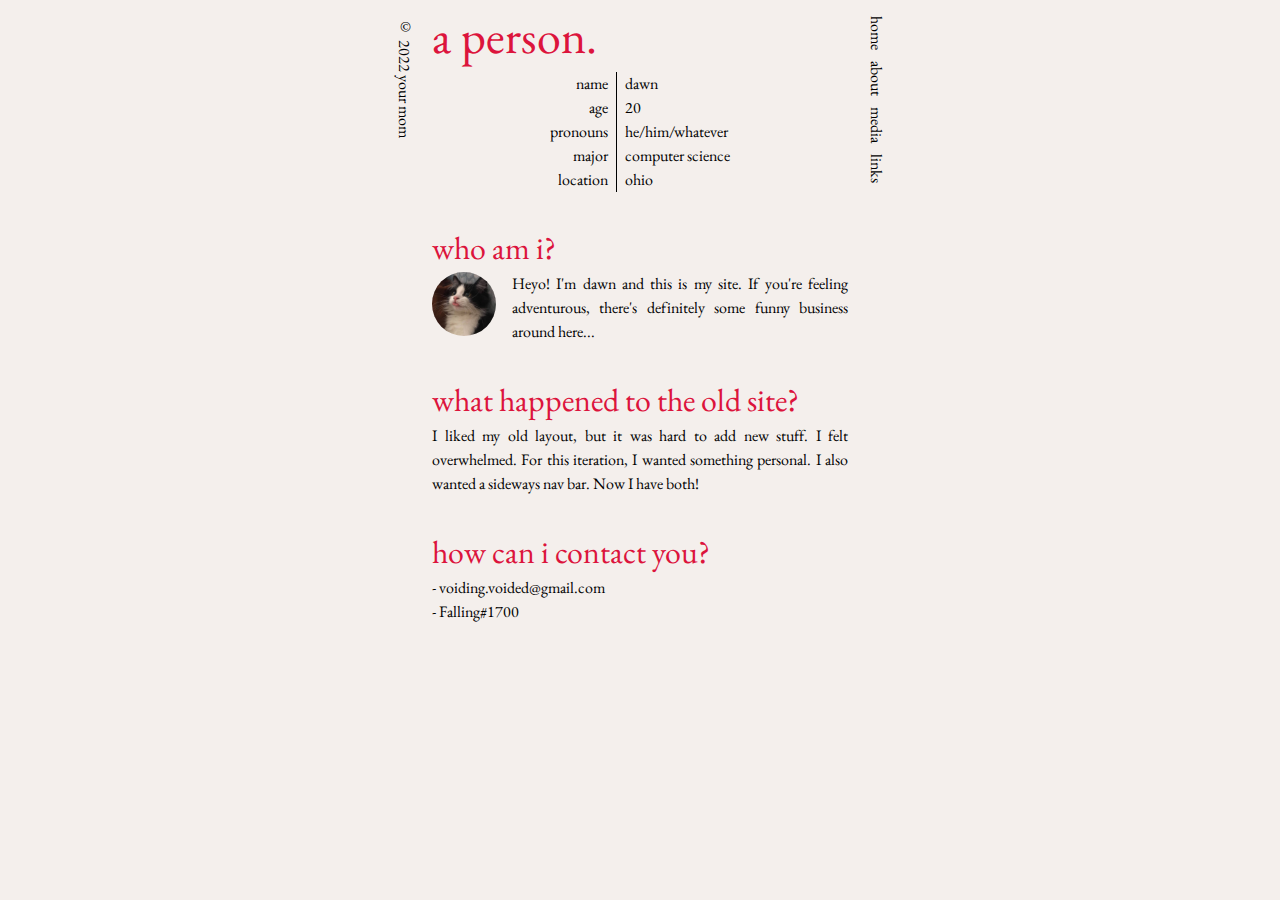
==== about.html @ c4c3c5b7 "initial commit" ====
<!DOCTYPE html>
<html lang="en">
    <head>
        <meta charset="UTF-8">
        <meta http-equiv="X-UA-Compatible" content="IE=edge">
        <meta name="viewport" content="width=device-width, initial-scale=1.0">
        
        <title>about</title>
        
        <link rel="stylesheet" type="text/css" href="reset.css">
        <link rel="stylesheet" type="text/css" href="theme.css">
    </head>
    <body>
        <header>
            <nav>
                <ul>
                    <li><a href='index.html'>home</a></li>
                    <li><a href='about.html'>about</a></li>
                    <li><a href='media.html'>media</a></li>
                    <li><a href='links.html'>links</a></li>
                </ul>
            </nav>
        </header>

        <main>
            <h1>a person.</h1>

            <style>
                table {
                    /* border: 1px solid black; */
                    margin: 0 auto;
                }
                table td {
                    /* border: 1px solid black; */
                    padding: 0 1ch;
                }
                table td {
                    border-left: 1px solid black;
                    text-align: left;
                }
                table td:first-child {
                    border-left: none;
                    text-align: right;
                }
            </style>
            <table>
                <tr>
                    <td>name</td>
                    <td>dawn</td>
                </tr>
                <tr>
                    <td>age</td>
                    <td>20</td>
                </tr>
                <tr>
                    <td>pronouns</td>
                    <td>he/him/whatever</td>
                </tr>
                <tr>
                    <td>major</td>
                    <td>computer science</td>
                </tr>
                <tr>
                    <td>location</td>
                    <td>ohio</td>
                </tr>
            </table>

            <section>
                <h2>who am i?</h2>
                <img src="about_pfp.jpg" style="width: 50%; max-width: 64px; border-radius: 50%; float: left; margin-right: 1em;">
                <p>
                    Heyo! I'm dawn and this is my site. If you're feeling adventurous, there's definitely some funny business around here...
                </p>
            </section>
            
            <section style="clear: both;">
                <h2>what happened to the old site?</h2>
                <p>
                    I liked my old layout, but it was hard to add new stuff. I felt overwhelmed. For this iteration, I wanted something personal. I also wanted a sideways nav bar. Now I have both!
                </p>
            </section>

            <section>
                <h2>how can i contact you?</h2>

                <address>
                    <ul>
                        <li><a href="mailto:voiding.voided@gmail.com">voiding.voided@gmail.com</a></li>
                        <li>Falling#1700</li>
                    </ul>
                </address>
            </section>
        </main>

        <footer>
            &copy; 2022 your mom
        </footer>
    </body>
</html>
---- theme.css ----
@import url('https://fonts.googleapis.com/css2?family=EB+Garamond:ital,wght@0,400;0,700;1,400;1,700&display=swap');

html {
    color: black;
    /* background-color: white; */
    background-color: #F4EFEC;
    
    /* font-family: 'Lato', 'Open Sans', 'Consolas', sans-serif; */
    font-family: 'EB Garamond', 'Garamond', 'Playfair Display', serif;
}

body {
    display: flex;
    flex-flow: row-reverse nowrap;
}

a {
    color: inherit;
    text-decoration: none;
}
a:hover {
    text-decoration: underline;
}

img {
    max-width: 100%;
    margin: 0 auto;
}

ul {
    list-style-type: "- ";
    list-style-position: inside;
}

details summary {
    cursor: pointer;
    user-select: none;
}
details summary:hover {
    text-decoration: underline;
}

figure {
    margin-bottom: 1em;
}
figure figcaption {
    text-align: center;
    font-style: italic;
}

pre {
    font-family: monospace;
    line-height: 1;
}

header {
    flex: 1 100;
    writing-mode: vertical-lr;

    padding: 1em;
}

nav {
    display: block;
}
nav ul {
    list-style-type: none;
    padding: 0;
    display: block;
}
nav ul li {
    display: inline-block;
    margin: 0 0 1ch 0;
}

main {
    flex: 1 1 50%;
    max-width: 52ch;
}

h1, h2, h3, h4, h5, h6 {
    font-family: 'EB Garamond', 'Garamond', 'Playfair Display', serif;
}
h1 {
    color: crimson;

    font-size: 3em;
}
h2 {
    color: crimson;

    font-size: 2em;

    margin: 1em 0 0 0;
}

p {
    text-align: justify;
}

footer {
    flex: 1 100;
    writing-mode: vertical-rl;

    /* outline: 1px solid blue; */
    
    padding: 1em;
}
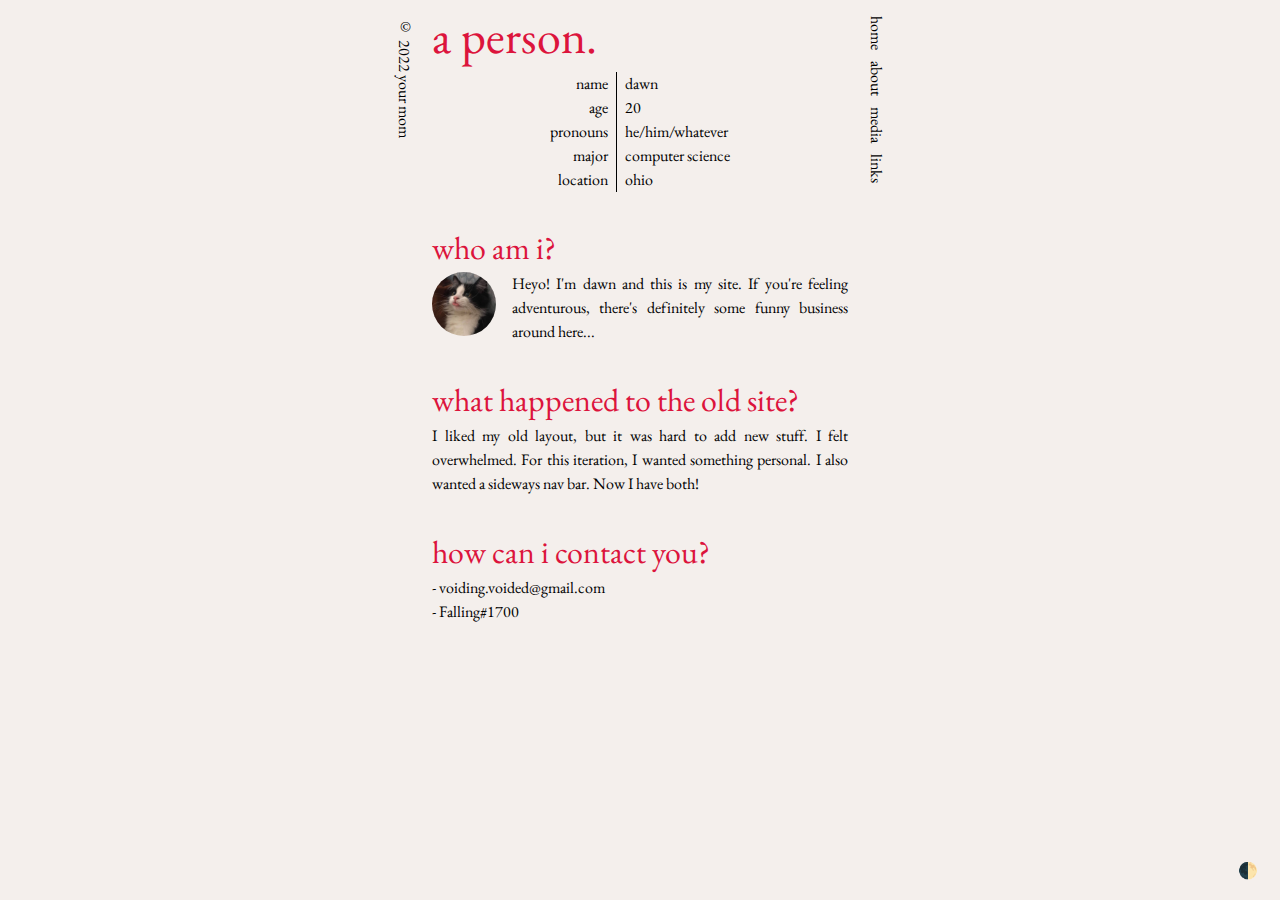
==== commit fd562404: "add dark theme" ====
--- a/about.html
+++ b/about.html
@@ -11,6 +11,11 @@
         <link rel="stylesheet" type="text/css" href="theme.css">
     </head>
     <body>
+        <button class="theme-toggle">
+            🌓
+        </button>
+        <script src="theme.js" async></script>
+
         <header>
             <nav>
                 <ul>
@@ -35,7 +40,7 @@
                     padding: 0 1ch;
                 }
                 table td {
-                    border-left: 1px solid black;
+                    border-left: 1px solid var(--fg);
                     text-align: left;
                 }
                 table td:first-child {
--- a/theme.css
+++ b/theme.css
@@ -1,9 +1,30 @@
 @import url('https://fonts.googleapis.com/css2?family=EB+Garamond:ital,wght@0,400;0,700;1,400;1,700&display=swap');
 
 html {
-    color: black;
+    --fg: black;
+    --bg: #F4EFEC;
+    --accent: crimson;
+}
+
+html.dark-theme {
+    --fg: #a6a28c;
+    --bg: #20201d;
+    --accent: #60ac39;
+}
+
+button.theme-toggle {
+    border: none;
+    background-color: transparent;
+    cursor: pointer;
+    position: fixed;
+    bottom: 1em;
+    right: 1em;
+}
+
+html {
+    color: var(--fg);
     /* background-color: white; */
-    background-color: #F4EFEC;
+    background-color: var(--bg);
     
     /* font-family: 'Lato', 'Open Sans', 'Consolas', sans-serif; */
     font-family: 'EB Garamond', 'Garamond', 'Playfair Display', serif;
@@ -76,18 +97,19 @@
 main {
     flex: 1 1 50%;
     max-width: 52ch;
+    margin-bottom: 4em;
 }
 
 h1, h2, h3, h4, h5, h6 {
     font-family: 'EB Garamond', 'Garamond', 'Playfair Display', serif;
 }
 h1 {
-    color: crimson;
+    color: var(--accent);
 
     font-size: 3em;
 }
 h2 {
-    color: crimson;
+    color: var(--accent);
 
     font-size: 2em;
 
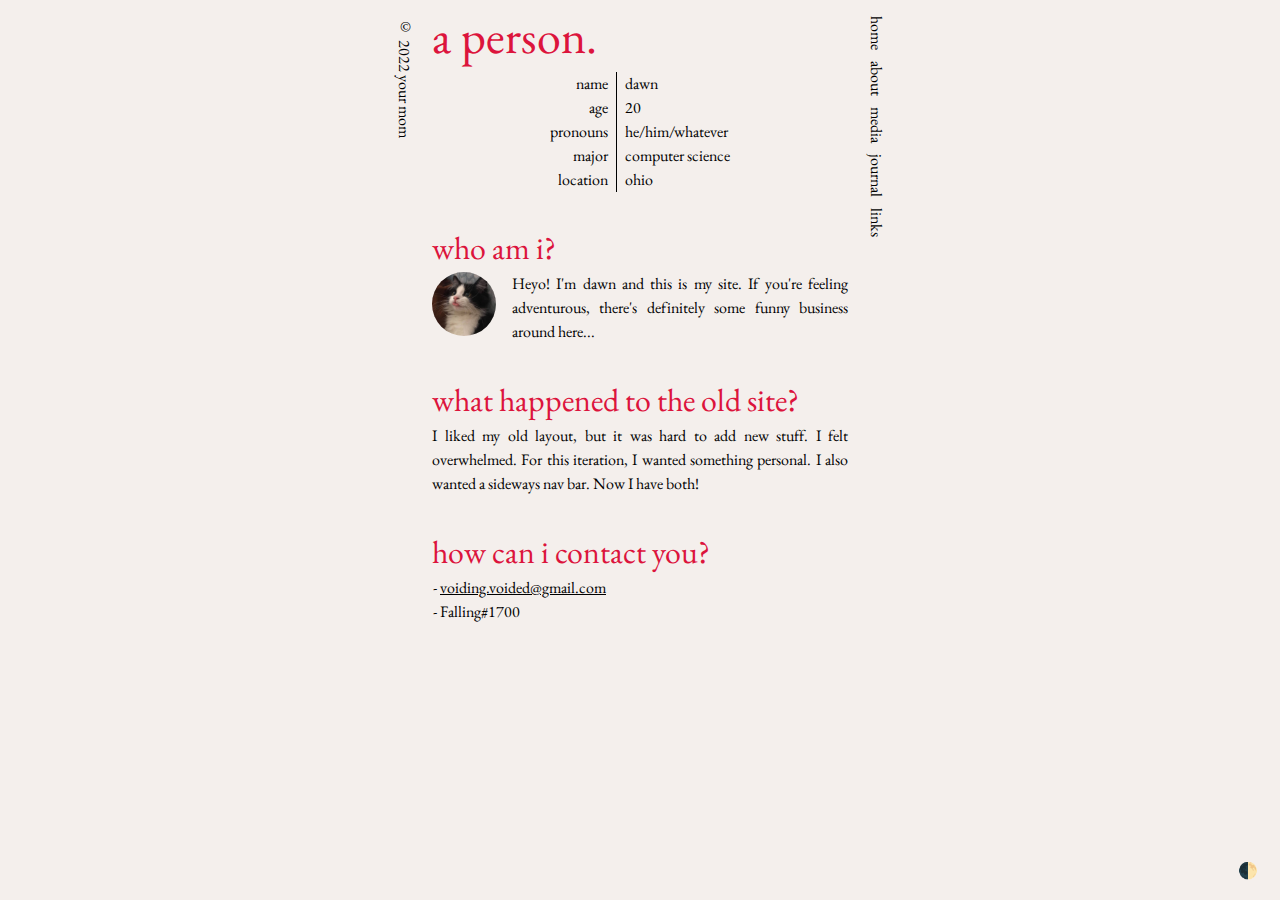
==== commit a88b78f0: "add new stuff idk" ====
--- a/about.html
+++ b/about.html
@@ -22,6 +22,7 @@
                     <li><a href='index.html'>home</a></li>
                     <li><a href='about.html'>about</a></li>
                     <li><a href='media.html'>media</a></li>
+                    <li><a href='journal.html'>journal</a></li>
                     <li><a href='links.html'>links</a></li>
                 </ul>
             </nav>
--- a/theme.css
+++ b/theme.css
@@ -37,9 +37,11 @@
 
 a {
     color: inherit;
-    text-decoration: none;
+    /* text-decoration: none; */
+    text-decoration: underline;
 }
 a:hover {
+    color: var(--accent);
     text-decoration: underline;
 }
 
@@ -48,9 +50,26 @@
     margin: 0 auto;
 }
 
+video {
+    max-width: 100%;
+    margin: 0 auto;
+}
+
+ul, ol {
+}
 ul {
     list-style-type: "- ";
+    list-style-position: outside;
+}
+ul li, ol li {
+    margin-left: 1ch;
+}
+ol {
+    list-style-type: decimal;
     list-style-position: inside;
+}
+ul ul, ul ol, ol ul, ol ol { /* Allow nested lists to have indents. */
+    /* margin-left: 1em; */
 }
 
 details summary {
@@ -93,6 +112,12 @@
     display: inline-block;
     margin: 0 0 1ch 0;
 }
+nav ul li a {
+    text-decoration: none;
+}
+nav ul li a:hover {
+    text-decoration: underline;
+}
 
 main {
     flex: 1 1 50%;
